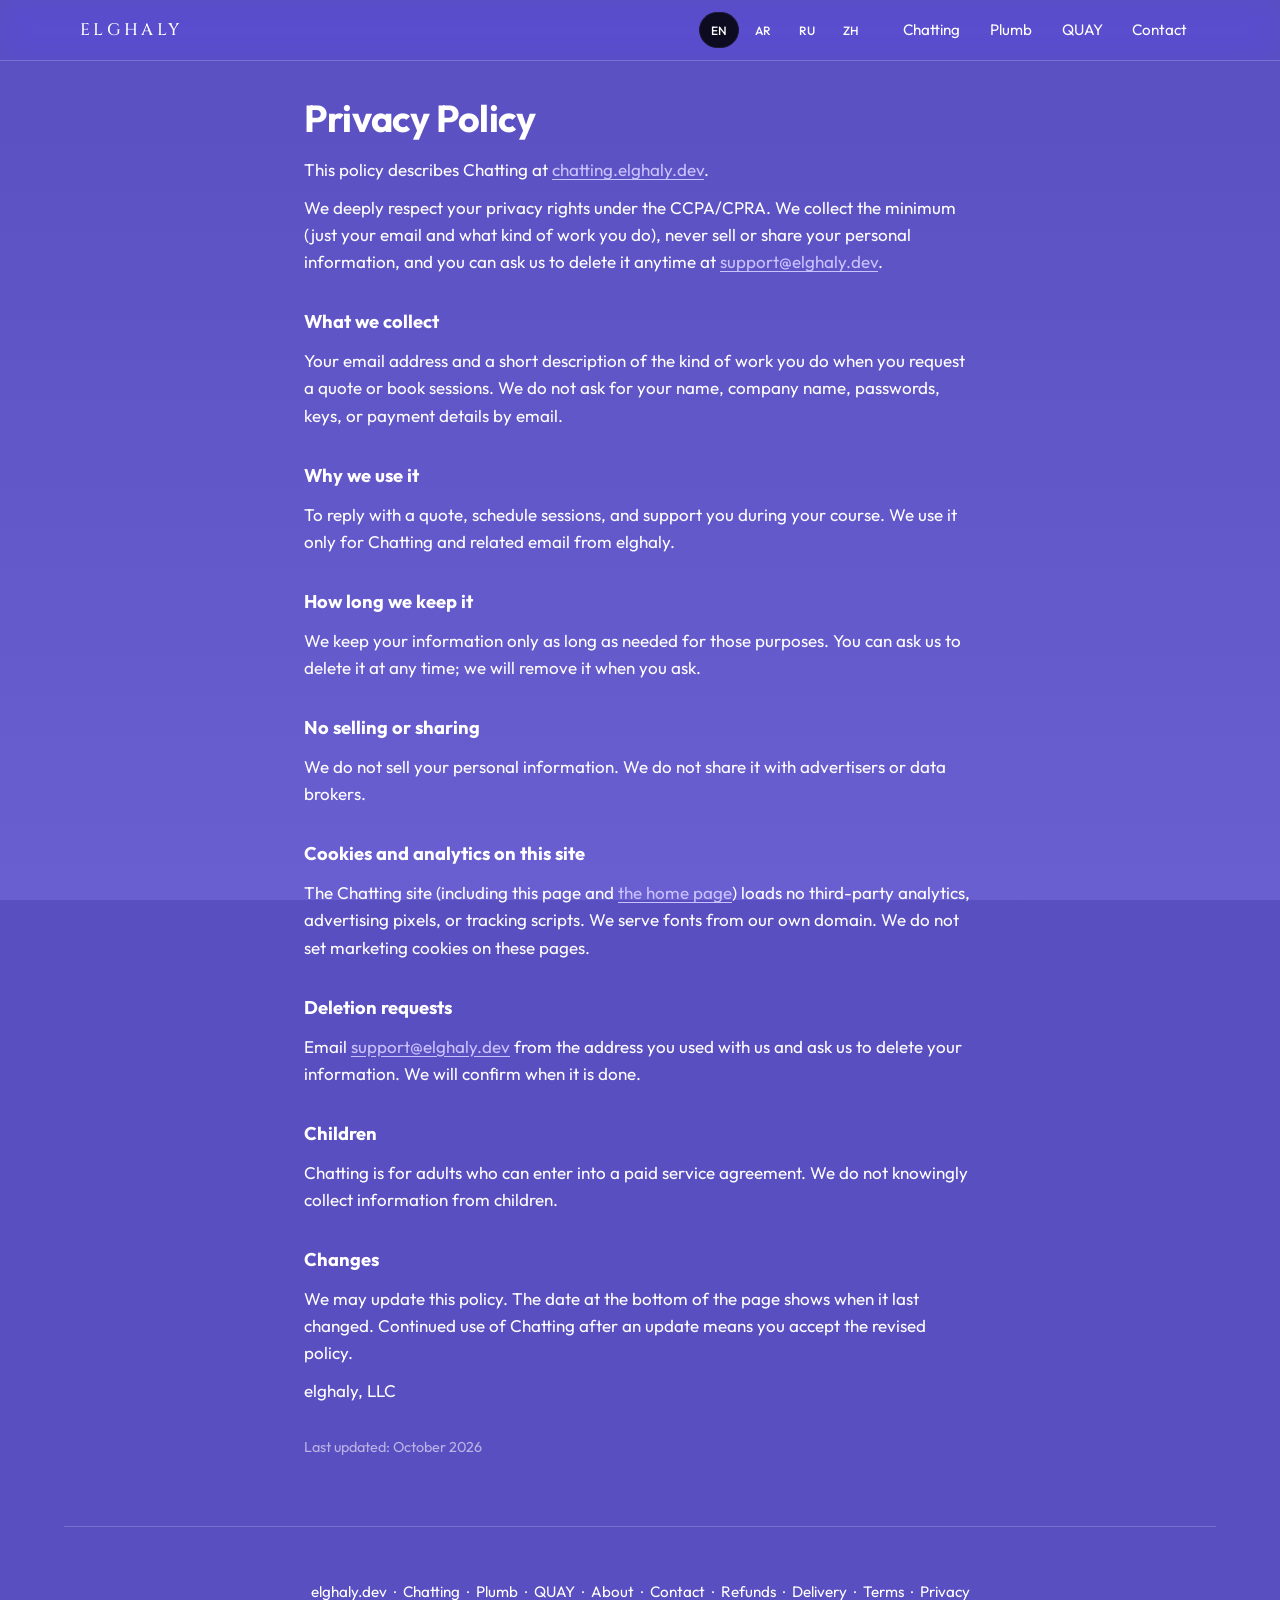
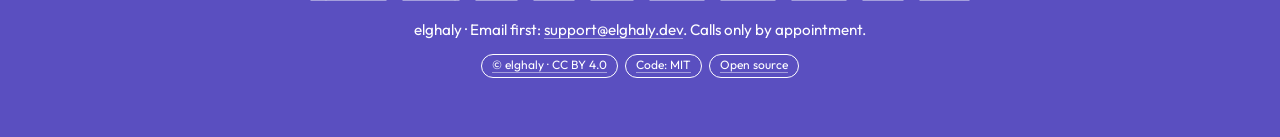
==== privacy/index.html @ 71f9a5b6 "feat: add Chatting terms and privacy pages with site checks Add multilingual /terms/ and /privacy/ p" ====
<!DOCTYPE html>
<html lang="en">
<head>
  <meta charset="UTF-8">
  <meta name="viewport" content="width=device-width, initial-scale=1.0, viewport-fit=cover">
  <meta name="description" content="Privacy policy for Chatting at chatting.elghaly.dev.">
  <meta name="theme-color" content="#352373">
  <title>Privacy Policy — Chatting · elghaly</title>
  <link rel="canonical" href="https://chatting.elghaly.dev/privacy/">
  <link rel="icon" href="/favicon.ico?v=e1" sizes="any">
  <link rel="icon" href="/favicon.svg?v=e1" type="image/svg+xml">
  <link rel="apple-touch-icon" href="/apple-touch-icon.png?v=e1">
  <link rel="manifest" href="/site.webmanifest?v=e1">
  <link rel="stylesheet" href="/assets/chatting-glass.css">
  <style>
.legal-nav .lang-switch { margin-inline-start: auto; }
@media (min-width: 900px) {
  .legal-nav .nav__links { margin-inline-start: 0.5rem; }
}
.legal-doc { max-width: 44rem; margin: 0 auto; padding: 2.25rem var(--gutter) 3.5rem; }
.legal-doc h1 { margin: 0 0 1rem; font-size: clamp(1.85rem, 5vw, 2.35rem); font-weight: 700; letter-spacing: -0.02em; line-height: 1.15; }
.legal-doc h2 { margin: 2rem 0 0.65rem; font-size: 1.15rem; font-weight: 700; color: var(--text); }
.legal-doc p { margin: 0.65rem 0; color: var(--text); }
.legal-doc ul { margin: 0.5rem 0 0.65rem; padding-inline-start: 1.35rem; color: var(--text); }
.legal-doc li { margin: 0.35rem 0; }
.legal-doc a { color: var(--gold); }
.legal-doc .legal-updated { margin-top: 2rem; font-size: 0.9rem; color: var(--muted); }
</style>
</head>
<body>

  <a class="skip" href="#main">Skip to content</a>
  <header class="nav">
    <div class="nav__in legal-nav">
      <a class="brand" href="https://elghaly.dev/" aria-label="elghaly home">elghaly</a>
      <div class="lang-switch" role="group" aria-label="Language">
        <button type="button" class="lang-btn" data-lang="en">EN</button>
        <button type="button" class="lang-btn" data-lang="ar">AR</button>
        <button type="button" class="lang-btn" data-lang="ru">RU</button>
        <button type="button" class="lang-btn" data-lang="zh">ZH</button>
      </div>
      <nav class="nav__links nav__links--always" aria-label="Main">
        <a href="/">Chatting</a>
        <a href="https://elghaly.dev/plumb">Plumb</a>
        <a href="https://elghaly.dev/quay">QUAY</a>
        <a href="https://elghaly.dev/contact.html">Contact</a>
      </nav>
    </div>
  </header>

  <main id="main" class="legal-doc">
    <div data-lang-panel="en">
      <h1>Privacy Policy</h1>

    <p>This policy describes Chatting at <a href="/">chatting.elghaly.dev</a>.</p>
    <p>We deeply respect your privacy rights under the CCPA/CPRA. We collect the minimum (just your email and what kind of work you do), never sell or share your personal information, and you can ask us to delete it anytime at <a href="mailto:support@elghaly.dev">support@elghaly.dev</a>.</p>
    <h2>What we collect</h2>
    <p>Your email address and a short description of the kind of work you do when you request a quote or book sessions. We do not ask for your name, company name, passwords, keys, or payment details by email.</p>
    <h2>Why we use it</h2>
    <p>To reply with a quote, schedule sessions, and support you during your course. We use it only for Chatting and related email from elghaly.</p>
    <h2>How long we keep it</h2>
    <p>We keep your information only as long as needed for those purposes. You can ask us to delete it at any time; we will remove it when you ask.</p>
    <h2>No selling or sharing</h2>
    <p>We do not sell your personal information. We do not share it with advertisers or data brokers.</p>
    <h2>Cookies and analytics on this site</h2>
    <p>The Chatting site (including this page and <a href="/">the home page</a>) loads no third-party analytics, advertising pixels, or tracking scripts. We serve fonts from our own domain. We do not set marketing cookies on these pages.</p>
    <h2>Deletion requests</h2>
    <p>Email <a href="mailto:support@elghaly.dev">support@elghaly.dev</a> from the address you used with us and ask us to delete your information. We will confirm when it is done.</p>
    <h2>Children</h2>
    <p>Chatting is for adults who can enter into a paid service agreement. We do not knowingly collect information from children.</p>
    <h2>Changes</h2>
    <p>We may update this policy. The date at the bottom of the page shows when it last changed. Continued use of Chatting after an update means you accept the revised policy.</p>
    <p>elghaly, LLC</p>

      <p class="legal-updated">Last updated: October 2026</p>
    </div>
    <div data-lang-panel="ar" hidden>
      <h1>سياسة الخصوصية</h1>

    <p>تصف هذه السياسة Chatting على <a href="/">chatting.elghaly.dev</a>.</p>
    <p>We deeply respect your privacy rights under the CCPA/CPRA. We collect the minimum (just your email and what kind of work you do), never sell or share your personal information, and you can ask us to delete it anytime at <a href="mailto:support@elghaly.dev">support@elghaly.dev</a>.</p>
    <h2>ما نجمع</h2>
    <p>عنوان بريدك ووصفاً قصيراً لنوع عملك عند طلب عرض أو حجز جلسات. لا نطلب اسمك أو اسم شركتك أو كلمات المرور أو المفاتيح أو تفاصيل الدفع بالبريد.</p>
    <h2>لماذا نستخدمه</h2>
    <p>للرد بعرض سعر وجدولة الجلسات ودعمك أثناء مسارك. نستخدمه فقط لـ Chatting وللبريد المرتبط من elghaly.</p>
    <h2>مدة الاحتفاظ</h2>
    <p>نحتفظ بمعلوماتك فقط طالما يلزم لهذه الأغراض. يمكنك طلب حذفها في أي وقت؛ ونزيلها عند طلبك.</p>
    <h2>لا بيع ولا مشاركة</h2>
    <p>لا نبيع معلوماتك الشخصية. لا نشاركها مع المعلنين أو وسطاء البيانات.</p>
    <h2>ملفات تعريف الارتباط والتحليلات على هذا الموقع</h2>
    <p>موقع Chatting (بما في ذلك هذه الصفحة و<a href="/">الصفحة الرئيسية</a>) لا يحمّل تحليلات طرف ثالث أو بكسلات إعلانية أو سكربتات تتبع. نقدّم الخطوط من نطاقنا. لا نضع cookies تسويقية على هذه الصفحات.</p>
    <h2>طلبات الحذف</h2>
    <p>راسل <a href="mailto:support@elghaly.dev">support@elghaly.dev</a> من العنوان الذي استخدمته معنا واطلب حذف معلوماتك. سنؤكد عند الانتهاء.</p>
    <h2>الأطفال</h2>
    <p>Chatting للبالغين القادرين على اتفاق خدمة مدفوعة. لا نجمع عن قصد معلومات من الأطفال.</p>
    <h2>التغييرات</h2>
    <p>قد نحدّث هذه السياسة. التاريخ في أسفل الصفحة يوضح آخر تعديل. استمرارك في Chatting بعد التحديث يعني قبول السياسة المُحدَّثة.</p>
    <p>elghaly, LLC</p>

      <p class="legal-updated">آخر تحديث: أكتوبر 2026</p>
    </div>
    <div data-lang-panel="ru" hidden>
      <h1>Политика конфиденциальности</h1>

    <p>Эта политика описывает Chatting на <a href="/">chatting.elghaly.dev</a>.</p>
    <p>We deeply respect your privacy rights under the CCPA/CPRA. We collect the minimum (just your email and what kind of work you do), never sell or share your personal information, and you can ask us to delete it anytime at <a href="mailto:support@elghaly.dev">support@elghaly.dev</a>.</p>
    <h2>Что мы собираем</h2>
    <p>Ваш email и краткое описание вида работы при запросе расчёта или бронировании. Мы не просим по email имя, компанию, пароли, ключи или платёжные данные.</p>
    <h2>Зачем мы это используем</h2>
    <p>Чтобы ответить с ценой, назначить сессии и поддерживать вас во время курса. Только для Chatting и связанной переписки elghaly.</p>
    <h2>Как долго храним</h2>
    <p>Только столько, сколько нужно для этих целей. Вы можете попросить удалить данные в любой момент — мы удалим по запросу.</p>
    <h2>Без продажи и передачи</h2>
    <p>Мы не продаём персональные данные и не передаём их рекламодателям или брокерам данных.</p>
    <h2>Файлы cookie и аналитика на сайте</h2>
    <p>Сайт Chatting (включая эту страницу и <a href="/">главную</a>) не загружает стороннюю аналитику, рекламные пиксели или скрипты отслеживания. Шрифты отдаются с нашего домена. Маркетинговые cookie на этих страницах не ставятся.</p>
    <h2>Запросы на удаление</h2>
    <p>Напишите на <a href="mailto:support@elghaly.dev">support@elghaly.dev</a> с адреса, который вы использовали, и попросите удалить данные. Подтвердим выполнение.</p>
    <h2>Дети</h2>
    <p>Chatting предназначен для взрослых, способных заключить платный договор. Мы сознательно не собираем данные детей.</p>
    <h2>Изменения</h2>
    <p>Мы можем обновлять политику. Дата внизу страницы показывает последнее изменение. Продолжение использования Chatting после обновления означает принятие новой редакции.</p>
    <p>elghaly, LLC</p>

      <p class="legal-updated">Обновлено: октябрь 2026</p>
    </div>
    <div data-lang-panel="zh" hidden>
      <h1>隐私政策</h1>

    <p>本政策说明 <a href="/">chatting.elghaly.dev</a> 上的 Chatting 服务。</p>
    <p>We deeply respect your privacy rights under the CCPA/CPRA. We collect the minimum (just your email and what kind of work you do), never sell or share your personal information, and you can ask us to delete it anytime at <a href="mailto:support@elghaly.dev">support@elghaly.dev</a>.</p>
    <h2>我们收集的内容</h2>
    <p>您在请求报价或预约时提供的邮箱，以及简短的工作类型说明。我们不会通过邮件索取姓名、公司名、密码、密钥或付款信息。</p>
    <h2>使用目的</h2>
    <p>用于回复报价、安排课程并在学习过程中为您提供支持。仅用于 Chatting 及 elghaly 相关邮件往来。</p>
    <h2>保留期限</h2>
    <p>仅在实现上述目的所需期间保留。您可随时要求删除；收到请求后我们会移除。</p>
    <h2>不出售、不共享</h2>
    <p>我们不出售个人信息，也不与广告商或数据经纪商共享。</p>
    <h2>本站的 Cookie 与分析</h2>
    <p>Chatting 网站（含本页与<a href="/">首页</a>）不加载第三方分析、广告像素或跟踪脚本。字体由本站域名提供。这些页面不设置营销 Cookie。</p>
    <h2>删除请求</h2>
    <p>请用您曾使用的邮箱致信 <a href="mailto:support@elghaly.dev">support@elghaly.dev</a> 要求删除信息。完成后我们会确认。</p>
    <h2>儿童</h2>
    <p>Chatting 面向能够订立付费服务协议的成年人。我们不会故意收集儿童信息。</p>
    <h2>变更</h2>
    <p>我们可能更新本政策。页底日期为最近修订时间。更新后继续使用 Chatting 即表示接受修订后的政策。</p>
    <p>elghaly, LLC</p>

      <p class="legal-updated">更新：2026 年 10 月</p>
    </div>
  </main>

  <footer class="footer">
    <p class="footer__nav"><a href="https://elghaly.dev/">elghaly.dev</a> · <a href="/">Chatting</a> · <a href="https://elghaly.dev/plumb">Plumb</a> · <a href="https://elghaly.dev/quay">QUAY</a> · <a href="https://elghaly.dev/about.html">About</a> · <a href="https://elghaly.dev/contact.html">Contact</a> · <a href="https://elghaly.dev/refund.html">Refunds</a> · <a href="https://elghaly.dev/delivery.html">Delivery</a> · <a href="/terms/">Terms</a> · <a href="/privacy/">Privacy</a></p>
    <p>elghaly · Email first: <a href="mailto:support@elghaly.dev">support@elghaly.dev</a>. Calls only by appointment.</p>
    <p class="lic-badges"><a href="https://creativecommons.org/licenses/by/4.0/" rel="license">© elghaly · CC BY 4.0</a> <a href="https://github.com/Alarm2024/elghaly/blob/main/LICENSE">Code: MIT</a> <a href="https://github.com/Alarm2024">Open source</a></p>
  </footer>

  <script src="/assets/legal.js" defer></script>
</body>
</html>
---- assets/chatting-glass.css ----
/* elghaly.dev home, /plumb and /quay: palette 5b.
   A soft indigo-purple page, solid near-black cards, white bold headings,
   lavender for the quieter text on cards, and light indigo (token --gold)
   for the one thing to press on each screen. Lavender is for cards only: on the purple it is
   3.2:1, so text on the purple is white (5:1 or more).
   Phones first: everything below is the iPhone layout, and the
   min-width queries widen it. Inlined into each page by
   tools/site-kit/sitekit.py, so this file is the one to edit. */

/* Fonts are served from /fonts (SIL OFL 1.1, see fonts/OFL-*.txt). */
@font-face {
  font-family: "Outfit";
  font-style: normal;
  font-weight: 700;
  font-display: swap;
  src: url("/fonts/outfit-latin-700-normal.woff2") format("woff2");
  unicode-range: U+0000-00FF,U+0131,U+0152-0153,U+02BB-02BC,U+02C6,U+02DA,U+02DC,U+0304,U+0308,U+0329,U+2000-206F,U+20AC,U+2122,U+2191,U+2193,U+2212,U+2215,U+FEFF,U+FFFD;
}
@font-face {
  font-family: "Outfit";
  font-style: normal;
  font-weight: 400;
  font-display: swap;
  src: url("/fonts/outfit-latin-400-normal.woff2") format("woff2");
  unicode-range: U+0000-00FF,U+0131,U+0152-0153,U+02BB-02BC,U+02C6,U+02DA,U+02DC,U+0304,U+0308,U+0329,U+2000-206F,U+20AC,U+2122,U+2191,U+2193,U+2212,U+2215,U+FEFF,U+FFFD;
}
@font-face {
  font-family: "Outfit";
  font-style: normal;
  font-weight: 500;
  font-display: swap;
  src: url("/fonts/outfit-latin-500-normal.woff2") format("woff2");
  unicode-range: U+0000-00FF,U+0131,U+0152-0153,U+02BB-02BC,U+02C6,U+02DA,U+02DC,U+0304,U+0308,U+0329,U+2000-206F,U+20AC,U+2122,U+2191,U+2193,U+2212,U+2215,U+FEFF,U+FFFD;
}
@font-face {
  /* Cairo for Arabic letters only; unicode-range means only a page
     showing Arabic downloads it. */
  font-family: "Cairo";
  font-style: normal;
  font-weight: 200 1000;
  font-display: swap;
  src: url("/fonts/cairo-arabic-wght.woff2") format("woff2");
  unicode-range: U+0600-06FF,U+0750-077F,U+0870-088E,U+0890-0891,U+0897-08E1,U+08E3-08FF,U+200C-200E,U+2010-2011,U+204F,U+2E41,U+FB50-FDFF,U+FE70-FE74,U+FE76-FEFC;
}
@font-face {
  /* Cinzel, for the ELGHALY wordmark only: the six capitals it draws. */
  font-family: "Cinzel Wordmark";
  font-style: normal;
  font-weight: 500;
  font-display: swap;
  src: url("/fonts/cinzel-500-wordmark.woff2") format("woff2");
  unicode-range: U+0041,U+0045,U+0047,U+0048,U+004C,U+0059;
}

:root {
  color-scheme: dark;
  --bg: #5a4fc0;
  --bg-2: #6a5fd0;
  --card: #0d0b1f;
  --card-2: #17142f;
  --line: #1c1838;
  --line-2: #2e2856;
  --text: #ffffff;
  --muted: #b9b3e6;
  --gold: #c9c2ff;
  --gold-2: #e2deff;
  --gold-ink: #17123d;
  --pos: #7be3b0; /* mint: small positive numbers only, and sparingly */
  --on-bg-line: rgba(255, 255, 255, 0.2);
  --shadow: inset 0 1px 0 rgba(255, 255, 255, 0.04), 0 18px 40px -20px rgba(16, 10, 58, 0.6);
  --shadow-hi: inset 0 1px 0 rgba(255, 255, 255, 0.06), 0 26px 52px -22px rgba(16, 10, 58, 0.75);
  --radius: 22px;
  --radius-sm: 20px;
  --ease: cubic-bezier(0.2, 0.7, 0.2, 1);
  --font: "Outfit", "Cairo", system-ui, -apple-system, "Segoe UI", sans-serif;
  --max: 72rem;
  --gutter: 1rem;
}

*,
*::before,
*::after {
  box-sizing: border-box;
}

html {
  -webkit-text-size-adjust: 100%;
  background: var(--bg);
  scroll-behavior: smooth;
}

body {
  margin: 0;
  min-height: 100dvh;
  color: var(--text);
  font: 400 1.0625rem/1.6 var(--font);
  -webkit-font-smoothing: antialiased;
  overflow-x: hidden;
}

/* The page colour: a fixed layer, because background-attachment: fixed
   is ignored on iPhone. */
body::before {
  content: "";
  position: fixed;
  inset: 0;
  z-index: -1;
  pointer-events: none;
  background: linear-gradient(180deg, var(--bg), var(--bg-2));
}

img {
  display: block;
  max-width: 100%;
  height: auto;
}

a {
  color: var(--text);
  text-underline-offset: 3px;
}

:focus-visible {
  outline: 2px solid var(--text);
  outline-offset: 3px;
  border-radius: 6px;
}

.skip {
  position: absolute;
  left: 1rem;
  top: -4rem;
  z-index: 100;
  padding: 0.6rem 1rem;
  border-radius: 999px;
  background: var(--gold);
  color: var(--gold-ink);
  font-weight: 500;
  text-decoration: none;
}

.skip:focus {
  top: 0.75rem;
}

/* ── top bar ─────────────────────────────────────────────────────────── */
.nav {
  position: sticky;
  top: 0;
  z-index: 50;
  background: rgba(90, 79, 192, 0.94);
  border-bottom: 1px solid var(--on-bg-line);
}

@supports ((-webkit-backdrop-filter: blur(1px)) or (backdrop-filter: blur(1px))) {
  .nav {
    background: rgba(90, 79, 192, 0.78);
    -webkit-backdrop-filter: saturate(160%) blur(16px);
    backdrop-filter: saturate(160%) blur(16px);
  }
}

.nav__in {
  max-width: var(--max);
  min-height: 60px;
  margin: 0 auto;
  padding: 0.5rem var(--gutter);
  display: flex;
  align-items: center;
  gap: 0.75rem;
}

.brand {
  flex: none;
  font-family: "Cinzel Wordmark", Georgia, serif;
  font-size: 1.05rem;
  font-weight: 500;
  letter-spacing: 0.2em;
  text-transform: uppercase;
  color: var(--text);
  text-decoration: none;
  direction: ltr;
  unicode-bidi: isolate;
}

.nav__links {
  display: none;
  gap: 0.25rem;
  margin-inline-start: auto;
}

.nav__links a {
  padding: 0.5rem 0.8rem;
  border-radius: 999px;
  color: var(--text);
  font-size: 0.95rem;
  text-decoration: none;
  transition: color 0.2s, background-color 0.2s;
}

.nav__links a:hover,
.nav__links a[aria-current="page"] {
  background: var(--card);
}

.nav__shop {
  margin-inline-start: auto;
}

.lang-switch {
  display: flex;
  gap: 4px;
  min-width: 0;
  margin-inline-start: auto;
  overflow-x: auto;
  scrollbar-width: none;
}

.lang-switch::-webkit-scrollbar {
  display: none;
}

.lang-btn {
  flex: none;
  min-width: 40px;
  min-height: 36px;
  padding: 4px 8px;
  border: 1px solid transparent;
  border-radius: 999px;
  background: transparent;
  color: var(--text);
  font: 500 12px var(--font);
  cursor: pointer;
}

.lang-btn[aria-pressed="true"] {
  border-color: var(--line);
  background: var(--card);
}

/* Phones: the wordmark and all six languages fit on one line at 360px. */
@media (max-width: 420px) {
  .nav__in {
    gap: 0.5rem;
  }

  .brand {
    font-size: 0.9rem;
    letter-spacing: 0.14em;
  }

  .lang-switch {
    gap: 2px;
  }

  .lang-btn {
    min-width: 34px;
    padding: 4px 5px;
  }
}

/* Product pages keep their three links on phones too. */
.nav__links--always {
  display: flex;
}

@media (max-width: 420px) {
  .nav__links--always a {
    padding: 0.5rem 0.55rem;
  }
}

@media (min-width: 900px) {
  .nav__links {
    display: flex;
  }

  .lang-switch {
    margin-inline-start: 0.5rem;
  }

  .nav__links + .nav__shop {
    margin-inline-start: 0.5rem;
  }
}

/* ── buttons ─────────────────────────────────────────────────────────── */
.btn {
  display: inline-flex;
  align-items: center;
  justify-content: center;
  gap: 0.5rem;
  min-height: 52px;
  padding: 0 1.6rem;
  border: 1px solid transparent;
  border-radius: 999px;
  font: 500 1.0625rem/1.1 var(--font);
  text-align: center;
  text-decoration: none;
  cursor: pointer;
  transition: transform 0.25s var(--ease), background-color 0.25s, border-color 0.25s, box-shadow 0.25s;
}

/* Gold is for the one thing to press on each screen. */
.btn--primary {
  background: var(--gold);
  color: var(--gold-ink);
  font-weight: 700;
  box-shadow: 0 12px 26px -14px rgba(26, 20, 5, 0.7), inset 0 1px 0 rgba(255, 255, 255, 0.45);
}

.btn--primary:hover {
  background: var(--gold-2);
  transform: translateY(-1px);
  box-shadow: 0 16px 32px -14px rgba(26, 20, 5, 0.75), inset 0 1px 0 rgba(255, 255, 255, 0.5);
}

.btn--dark {
  background: var(--card);
  border-color: var(--line);
  color: var(--text);
  box-shadow: 0 12px 26px -16px rgba(16, 10, 58, 0.7);
}

.btn--dark:hover {
  background: var(--card-2);
  border-color: var(--line-2);
  transform: translateY(-1px);
}

/* On a card, a dark button steps up one shade so it still reads. */
.card .btn--dark {
  background: var(--card-2);
  border-color: var(--line-2);
  box-shadow: none;
}

.card .btn--dark:hover {
  background: #201c3e;
  border-color: #3b3470;
}

.btn--sm {
  min-height: 40px;
  padding: 0 1rem;
  font-size: 0.95rem;
}

.btn__arrow {
  transition: transform 0.25s var(--ease);
}

.btn:hover .btn__arrow {
  transform: translateX(3px);
}

[dir="rtl"] .btn__arrow {
  transform: scaleX(-1);
}

[dir="rtl"] .btn:hover .btn__arrow {
  transform: scaleX(-1) translateX(3px);
}

/* ── hero ────────────────────────────────────────────────────────────── */
.hero {
  position: relative;
  isolation: isolate;
  overflow: hidden;
  padding: 2.75rem var(--gutter) 3rem;
  text-align: center;
}

.hero__bg {
  position: absolute;
  inset: 0;
  z-index: -1;
}

.hero__bg picture {
  display: block;
  height: 100%;
}

.hero__bg img {
  width: 100%;
  height: 100%;
  object-fit: cover;
  animation: drift 28s ease-in-out infinite alternate;
  transform-origin: 70% 30%;
}

/* Fade the picture out at the bottom, so the hero melts into the page
   colour behind it with no edge, and lay a veil of the page colour over it
   so white words stay readable over any part of the picture. */
.hero__bg {
  -webkit-mask-image: linear-gradient(180deg, #000 55%, transparent 100%);
  mask-image: linear-gradient(180deg, #000 55%, transparent 100%);
}

.hero__bg::after {
  content: "";
  position: absolute;
  inset: 0;
  background: linear-gradient(180deg, rgba(90, 79, 192, 0.2) 0%, rgba(90, 79, 192, 0.45) 60%);
}

.hero__in {
  max-width: 48rem;
  margin: 0 auto;
}

.signs {
  margin: 0 0 0.9rem;
  font-size: 0.95rem;
  letter-spacing: 0.35em;
  color: var(--text);
  user-select: none;
}

.eyebrow {
  display: inline-flex;
  align-items: center;
  gap: 0.5rem;
  margin: 0;
  padding: 0.4rem 0.9rem;
  border: 1px solid var(--line);
  border-radius: 999px;
  background: var(--card);
  color: var(--muted);
  font-size: 0.875rem;
}

.eyebrow::before {
  content: "";
  width: 7px;
  height: 7px;
  border-radius: 50%;
  background: var(--gold);
  box-shadow: 0 0 10px rgba(245, 197, 66, 0.6);
}

.hero__title {
  margin: 1rem auto 0.9rem;
  max-width: 21ch;
  font-size: clamp(2.15rem, 8vw, 4.1rem);
  font-weight: 700;
  line-height: 1.07;
  letter-spacing: -0.03em;
  text-wrap: balance;
}

.hero__sub {
  max-width: 34rem;
  margin: 0 auto;
  color: var(--text);
  font-size: clamp(1.08rem, 3.8vw, 1.3rem);
  font-weight: 400;
}

.hero__cta {
  display: flex;
  flex-direction: column;
  gap: 0.75rem;
  max-width: 22rem;
  margin: 1.75rem auto 0;
}

.hero__shot {
  max-width: 46rem;
  margin: 2.5rem auto 0;
  padding: 6px;
  border: 1px solid var(--line);
  border-radius: 24px;
  background: var(--card);
  box-shadow: 0 30px 70px -30px rgba(16, 10, 58, 0.8);
}

.hero__shot img {
  width: 100%;
  border-radius: 18px;
}

.hero__ask {
  display: flex;
  justify-content: center;
  min-height: 46px;
  margin: 1.5rem 0 0;
}

/* page-menu.js draws a see-through button; here it is a near-black
   secondary button like the others. Its panel takes the colour of the
   page behind it from a script, hence the !important. */
.hero__ask .pm {
  border-color: var(--line);
  background: var(--card);
  color: var(--text);
  box-shadow: 0 12px 26px -16px rgba(16, 10, 58, 0.7);
}

.hero__ask .pm-more {
  border-inline-start-color: var(--line-2);
}

.hero__ask .pm-panel {
  border-color: var(--line);
  background: var(--card) !important;
  color: var(--text);
}

@media (min-width: 560px) {
  .hero__cta {
    flex-direction: row;
    justify-content: center;
    max-width: none;
  }
}

@media (min-width: 900px) {
  .hero {
    padding: 5rem var(--gutter) 4rem;
  }
}

/* Page heroes (/plumb, /quay): words on the left, picture on the right. */
.phero {
  max-width: var(--max);
  margin: 0 auto;
  padding: 2.5rem var(--gutter) 1rem;
  display: grid;
  gap: 1.75rem;
  align-items: center;
}

.phero__title {
  margin: 0.9rem 0 0.75rem;
  font-size: clamp(2.6rem, 11vw, 4.5rem);
  font-weight: 700;
  line-height: 1;
  letter-spacing: -0.03em;
}

.phero__sub {
  margin: 0;
  max-width: 34rem;
  color: var(--text);
  font-size: clamp(1.1rem, 3.9vw, 1.3rem);
  font-weight: 400;
}

.phero__cta {
  display: flex;
  flex-wrap: wrap;
  gap: 0.75rem;
  margin-top: 1.5rem;
}

.phero__art {
  margin: 0;
  overflow: hidden;
  border: 1px solid var(--line);
  border-radius: var(--radius);
  aspect-ratio: 16 / 10;
  background: var(--card);
  box-shadow: var(--shadow-hi);
}

.phero__art img {
  width: 100%;
  height: 100%;
  object-fit: cover;
}

@media (min-width: 900px) {
  .phero {
    grid-template-columns: 1.05fr 1fr;
    padding-top: 4.5rem;
  }
}

/* ── sections and cards ──────────────────────────────────────────────── */
.section {
  max-width: var(--max);
  margin: 0 auto;
  padding: 3rem var(--gutter);
}

.section__head {
  max-width: 42rem;
  margin: 0 auto 1.75rem;
  text-align: center;
}

.section--start .section__head {
  margin-inline: 0;
  text-align: start;
}

.kicker {
  margin: 0 0 0.4rem;
  color: var(--text);
  font-size: 0.8rem;
  font-weight: 500;
  letter-spacing: 0.18em;
  text-transform: uppercase;
}

.section__title {
  margin: 0;
  font-size: clamp(1.65rem, 5.6vw, 2.5rem);
  font-weight: 700;
  line-height: 1.15;
  letter-spacing: -0.02em;
  text-wrap: balance;
}

.section__lead {
  margin: 0.75rem 0 0;
  color: var(--text);
}

/* On a card the quieter words are lavender. */
.card .kicker,
.card .section__lead {
  color: var(--muted);
}

.grid {
  display: grid;
  gap: 1rem;
}

@media (min-width: 640px) {
  .grid--2,
  .grid--3 {
    grid-template-columns: repeat(2, minmax(0, 1fr));
  }
}

@media (min-width: 960px) {
  .grid--3 {
    grid-template-columns: repeat(3, minmax(0, 1fr));
  }

  .section {
    padding-block: 4.5rem;
  }
}

.card {
  position: relative;
  display: flex;
  flex-direction: column;
  min-width: 0;
  overflow: hidden;
  border: 1px solid var(--line);
  border-radius: var(--radius);
  background: var(--card);
  box-shadow: var(--shadow);
  color: var(--text);
  text-decoration: none;
  transition: transform 0.4s var(--ease), border-color 0.4s, box-shadow 0.4s;
}

a.card:hover {
  transform: translateY(-3px);
  border-color: var(--line-2);
  box-shadow: var(--shadow-hi);
}

a.card:focus-visible {
  border-radius: var(--radius);
}

.card__media {
  display: block;
  aspect-ratio: 16 / 10;
  overflow: hidden;
  background: var(--card);
  border-bottom: 1px solid var(--line);
}

.card__media img {
  width: 100%;
  height: 100%;
  object-fit: cover;
  transition: transform 0.8s var(--ease);
}

a.card:hover .card__media img {
  transform: scale(1.035);
}

.card__body {
  display: flex;
  flex: 1;
  flex-direction: column;
  gap: 0.45rem;
  padding: 1.2rem 1.3rem 1.35rem;
}

.card__title {
  margin: 0;
  font-size: 1.3rem;
  font-weight: 700;
  letter-spacing: -0.01em;
}

.card__text {
  margin: 0;
  color: var(--muted);
  font-size: 1rem;
}

.card__rows {
  display: grid;
  gap: 0.3rem;
  margin: 0.2rem 0 0;
  color: var(--muted);
  font-size: 0.98rem;
}

.card__rows b {
  margin-inline-end: 0.35rem;
  color: var(--text);
  font-weight: 500;
}

.card__more {
  margin-top: auto;
  padding-top: 0.6rem;
  color: var(--text);
  font-weight: 500;
}

.card--feature .card__title {
  font-size: 1.6rem;
}

.grid--more {
  margin-top: 1rem;
}

.panel__sub {
  margin-top: 1.25rem;
}

/* The Luma button: the Luma script styles .luma-checkout--button, and
   this keeps it in the page's own look. */
.event__cta {
  margin: 0;
  align-self: center;
}

.event a.event__btn {
  display: inline-flex;
  align-items: center;
  justify-content: center;
  min-height: 52px;
  padding: 0 1.6rem;
  border: 1px solid var(--line-2);
  border-radius: 999px;
  background: var(--card-2);
  color: var(--text);
  font: 500 1.0625rem/1.1 var(--font);
  text-decoration: none;
  box-shadow: none;
}

.event a.event__btn:hover {
  background: #201c3e;
  border-color: #3b3470;
}

/* Links: a picture or a letter, the name, and the address. */
.links {
  list-style: none;
  margin: 0;
  padding: 0;
}

.link {
  display: flex;
  flex-direction: row;
  align-items: center;
  gap: 0.9rem;
  padding: 0.75rem;
  border-radius: var(--radius-sm);
}

.link__thumb {
  flex: none;
  width: 52px;
  height: 52px;
  border-radius: 14px;
  object-fit: cover;
  background: var(--card-2);
}

/* A letter on a small tile of the page purple: white on #5a4fc0 is 6.3:1. */
.link__thumb--letter {
  display: grid;
  place-items: center;
  background: linear-gradient(160deg, var(--bg-2), var(--bg));
  color: var(--text);
  font-size: 1.35rem;
  font-weight: 700;
}

.link__text {
  display: flex;
  flex-direction: column;
  min-width: 0;
}

.link__name {
  font-size: 1.1rem;
  font-weight: 500;
}

.link__url {
  overflow: hidden;
  color: var(--muted);
  font-size: 0.875rem;
  text-overflow: ellipsis;
  white-space: nowrap;
  direction: ltr;
  unicode-bidi: isolate;
}

[dir="rtl"] .link__url {
  text-align: right;
}

/* The two shops: small square tiles under the links, secondary on
   purpose: a small heading, no shadow, a smaller lavender label on the
   card, and one short white line under each tile (white on the purple
   is 5:1 or more). */
.shops {
  margin-top: 1.75rem;
  text-align: center;
}

.shops__title {
  margin: 0 0 0.75rem;
  font-size: 1rem;
  font-weight: 700;
}

.shop-tiles {
  display: grid;
  grid-template-columns: repeat(2, minmax(0, 10.5rem));
  justify-content: center;
  gap: 0.75rem 1rem;
  margin: 0;
  padding: 0;
  list-style: none;
}

.shop {
  display: flex;
  flex-direction: column;
  align-items: center;
  gap: 0.5rem;
}

.shop__note {
  margin: 0;
  color: var(--text);
  font-size: 0.8rem;
  line-height: 1.35;
}

.shop-tile {
  display: flex;
  flex-direction: column;
  align-items: center;
  justify-content: center;
  gap: 0.45rem;
  width: 6.5rem;
  aspect-ratio: 1 / 1;
  padding: 0.5rem;
  border: 1px solid var(--line);
  border-radius: var(--radius-sm);
  background: var(--card);
  color: var(--muted);
  font-size: 0.8rem;
  font-weight: 500;
  line-height: 1.2;
  text-align: center;
  text-decoration: none;
  transition: border-color 0.25s, color 0.25s;
}

.shop-tile img {
  width: 40px;
  height: 40px;
  border-radius: 10px;
}

.shop-tile:hover {
  border-color: var(--line-2);
  color: var(--text);
}

/* About + contact panel. */
.panel {
  display: grid;
  gap: 1.5rem;
  padding: 1.5rem 1.35rem;
}

.panel p {
  margin: 0;
}

.panel .section__title + p,
.panel .kicker + .section__title {
  margin-top: 0.6rem;
}

.panel .card__title + p {
  margin-top: 0.4rem;
}

.panel__lead {
  font-size: clamp(1.2rem, 4.2vw, 1.5rem);
  line-height: 1.35;
}

.socials {
  display: flex;
  flex-wrap: wrap;
  gap: 0.5rem;
  margin: 0.75rem 0 0;
  padding: 0;
  list-style: none;
}

@media (min-width: 760px) {
  .panel {
    grid-template-columns: 1.3fr 1fr;
    padding: 2rem;
  }
}

/* Plan table: rows of glass on phones, a real table from 700px. */
.plans {
  width: 100%;
  border-collapse: separate;
  border-spacing: 0;
}

.plans caption {
  padding: 0 0 0.75rem;
  color: var(--text);
  font-size: 0.95rem;
  text-align: start;
}

.plans th,
.plans td {
  padding: 1rem 1.1rem;
  text-align: start;
  vertical-align: top;
}

.plans thead th {
  color: var(--text);
  font-size: 0.8rem;
  font-weight: 500;
  letter-spacing: 0.14em;
  text-transform: uppercase;
}

.plans tbody th {
  font-size: 1.15rem;
  font-weight: 700;
}

.plans td {
  color: var(--muted);
}

.price {
  color: var(--text);
  font-size: 1.25rem;
  font-weight: 700;
  white-space: nowrap;
}

.price small {
  color: var(--muted);
  font-size: 0.85rem;
  font-weight: 400;
}

.plans tbody tr {
  background: var(--card);
}

@media (max-width: 699px) {
  .plans thead {
    position: absolute;
    width: 1px;
    height: 1px;
    overflow: hidden;
    clip: rect(0 0 0 0);
  }

  .plans,
  .plans tbody,
  .plans tr,
  .plans th,
  .plans td {
    display: block;
  }

  .plans tbody tr {
    margin-bottom: 0.75rem;
    border: 1px solid var(--line);
    border-radius: var(--radius);
    box-shadow: var(--shadow);
  }

  .plans caption {
    display: block;
  }

  .plans tbody th {
    padding-bottom: 0.25rem;
  }

  .plans td {
    padding-top: 0.25rem;
  }

  .plans td.plans__price {
    padding-top: 0;
  }
}

@media (min-width: 700px) {
  .plans tbody th,
  .plans tbody td {
    border-top: 1px solid var(--line);
  }

  .plans tbody tr:first-child th {
    border-start-start-radius: var(--radius);
  }

  .plans tbody tr:first-child td:last-child {
    border-start-end-radius: var(--radius);
  }

  .plans tbody tr:last-child th {
    border-end-start-radius: var(--radius);
  }

  .plans tbody tr:last-child td:last-child {
    border-end-end-radius: var(--radius);
  }

  .plans tbody tr:last-child th,
  .plans tbody tr:last-child td {
    border-bottom: 1px solid var(--line);
  }

  .plans tbody th:first-child {
    border-inline-start: 1px solid var(--line);
  }

  .plans tbody td:last-child {
    border-inline-end: 1px solid var(--line);
    text-align: end;
  }
}

.note {
  margin: 1rem 0 0;
  color: var(--text);
  font-size: 0.98rem;
}

/* Who it is for, and delivery steps. */
.ticks,
.steps {
  display: grid;
  gap: 0.75rem;
  margin: 0;
  padding: 0;
  list-style: none;
}

.ticks li {
  position: relative;
  padding: 1rem 1.1rem 1rem 3rem;
  border: 1px solid var(--line);
  border-radius: var(--radius-sm);
  background: var(--card);
  box-shadow: var(--shadow);
}

.ticks li::before {
  content: "";
  position: absolute;
  inset-inline-start: 1.1rem;
  top: 1.35rem;
  width: 14px;
  height: 8px;
  border-left: 2px solid var(--gold);
  border-bottom: 2px solid var(--gold);
  transform: rotate(-45deg);
}

[dir="rtl"] .ticks li {
  padding: 1rem 3rem 1rem 1.1rem;
}

.steps {
  counter-reset: step;
}

.steps li {
  counter-increment: step;
  display: grid;
  grid-template-columns: 2.4rem 1fr;
  gap: 0.9rem;
  align-items: start;
  padding: 1rem 1.1rem;
  border: 1px solid var(--line);
  border-radius: var(--radius-sm);
  background: var(--card);
  box-shadow: var(--shadow);
}

.steps li::before {
  content: counter(step);
  display: grid;
  place-items: center;
  width: 2.4rem;
  height: 2.4rem;
  border-radius: 50%;
  background: rgba(245, 197, 66, 0.14);
  color: var(--gold);
  font-weight: 700;
}

.steps b {
  display: block;
  color: var(--text);
  font-weight: 500;
}

.steps span {
  color: var(--muted);
}

@media (min-width: 760px) {
  .ticks {
    grid-template-columns: repeat(3, minmax(0, 1fr));
  }
}

/* The store: one small, plain link under the plan table. Our page is
   where the product lives; the store is only where you pay. */
.store {
  margin: 1rem 0 0;
  color: var(--text);
  font-size: 0.95rem;
}

.store a {
  display: inline-flex;
  align-items: center;
  min-height: 44px;
  margin-inline-start: 0.25rem;
  padding: 0 0.9rem;
  border: 1px solid var(--line);
  border-radius: 999px;
  background: var(--card);
  color: var(--text);
  text-decoration: none;
}

.store a::after {
  content: "\2197";
  margin-inline-start: 0.4rem;
  color: var(--muted);
}

.store a:hover {
  background: var(--card-2);
  border-color: var(--line-2);
}

/* What it is: the lead paragraphs, then four small facts. */
.section__body {
  display: grid;
  gap: 0.75rem;
  margin-top: 0.9rem;
}

.section__body .section__lead {
  margin: 0;
}

@media (min-width: 960px) {
  .grid--4 {
    grid-template-columns: repeat(4, minmax(0, 1fr));
  }
}

@media (min-width: 640px) and (max-width: 959px) {
  .grid--4 {
    grid-template-columns: repeat(2, minmax(0, 1fr));
  }
}

/* FAQ: native details/summary, so it works with no script. */
.faq {
  display: grid;
  gap: 0.75rem;
}

.faq details {
  border: 1px solid var(--line);
  border-radius: var(--radius-sm);
  background: var(--card);
  box-shadow: var(--shadow);
}

.faq summary {
  display: flex;
  align-items: center;
  justify-content: space-between;
  gap: 1rem;
  min-height: 52px;
  padding: 0.8rem 1.1rem;
  font-weight: 500;
  list-style: none;
  cursor: pointer;
}

.faq summary::-webkit-details-marker {
  display: none;
}

.faq summary::after {
  content: "+";
  flex: none;
  color: var(--muted);
  font-size: 1.4rem;
  line-height: 1;
  transition: transform 0.25s var(--ease);
}

.faq details[open] summary::after {
  transform: rotate(45deg);
}

.faq details p {
  margin: 0;
  padding: 0 1.1rem 1.1rem;
  color: var(--muted);
}

.risk {
  margin: 0;
  max-width: 46rem;
  color: var(--text);
}

/* ── footer ──────────────────────────────────────────────────────────── */
.footer {
  max-width: var(--max);
  margin: 0 auto;
  padding: 2.5rem var(--gutter) 3rem;
  border-top: 1px solid var(--on-bg-line);
  color: var(--text);
  font-size: 0.95rem;
  text-align: center;
}

.footer p {
  margin: 0.5rem 0;
}

.footer a {
  color: var(--text);
  text-decoration: underline;
  text-decoration-color: rgba(255, 255, 255, 0.45);
}

.footer a:hover {
  text-decoration-color: var(--text);
}

.footer__nav a {
  display: inline-block;
  padding: 0.35rem 0.25rem;
}

.lic-badges {
  margin: 0.75rem 0 0;
  font-size: 0.75rem;
  line-height: 1.2;
}

.lic-badges > a {
  display: inline-flex;
  align-items: center;
  min-height: 24px;
  margin: 0.2rem 0.15rem;
  padding: 0 0.6rem;
  border: 1px solid currentColor;
  border-radius: 999px;
  vertical-align: middle;
}

/* ── language details ────────────────────────────────────────────────── */
/* Chinese has no spaces between words; keep runs whole. */
html[lang|="zh"] .hero__title,
html[lang|="zh"] .section__title,
html[lang|="zh"] .card__title {
  word-break: keep-all;
  line-break: strict;
}

/* Arabic letters join, and tracking pulls them apart. */
html[lang|="ar"] .kicker,
html[lang|="ar"] .hero__title,
html[lang|="ar"] .section__title,
html[lang|="ar"] .btn {
  letter-spacing: 0;
}

/* ── motion ──────────────────────────────────────────────────────────── */
@keyframes drift {
  from {
    transform: scale(1.04) translate3d(0, 0, 0);
  }
  to {
    transform: scale(1.1) translate3d(-1.5%, 1%, 0);
  }
}

@keyframes rise {
  from {
    opacity: 0;
    transform: translate3d(0, 14px, 0);
  }
  to {
    opacity: 1;
    transform: none;
  }
}

.rise {
  animation: rise 0.8s var(--ease) both;
}

.rise--2 {
  animation-delay: 0.08s;
}

.rise--3 {
  animation-delay: 0.16s;
}

.rise--4 {
  animation-delay: 0.24s;
}

/* Cards fade up as they scroll in. Only when the script has run (it adds
   .js to <html>), so with no script nothing is ever hidden. */
.js .reveal {
  opacity: 0;
  transform: translate3d(0, 18px, 0);
  transition: opacity 0.7s var(--ease), transform 0.7s var(--ease), border-color 0.4s, box-shadow 0.4s;
}

.js .reveal.is-in {
  opacity: 1;
  transform: none;
}

.js a.card.reveal.is-in:hover {
  transform: translateY(-3px);
}

@media (prefers-reduced-motion: reduce) {
  html {
    scroll-behavior: auto;
  }

  *,
  *::before,
  *::after {
    animation: none !important;
    transition: none !important;
  }

  .js .reveal {
    opacity: 1;
    transform: none;
  }

  a.card:hover,
  .btn:hover,
  .js a.card.reveal.is-in:hover {
    transform: none;
  }

  a.card:hover .card__media img {
    transform: none;
  }
}
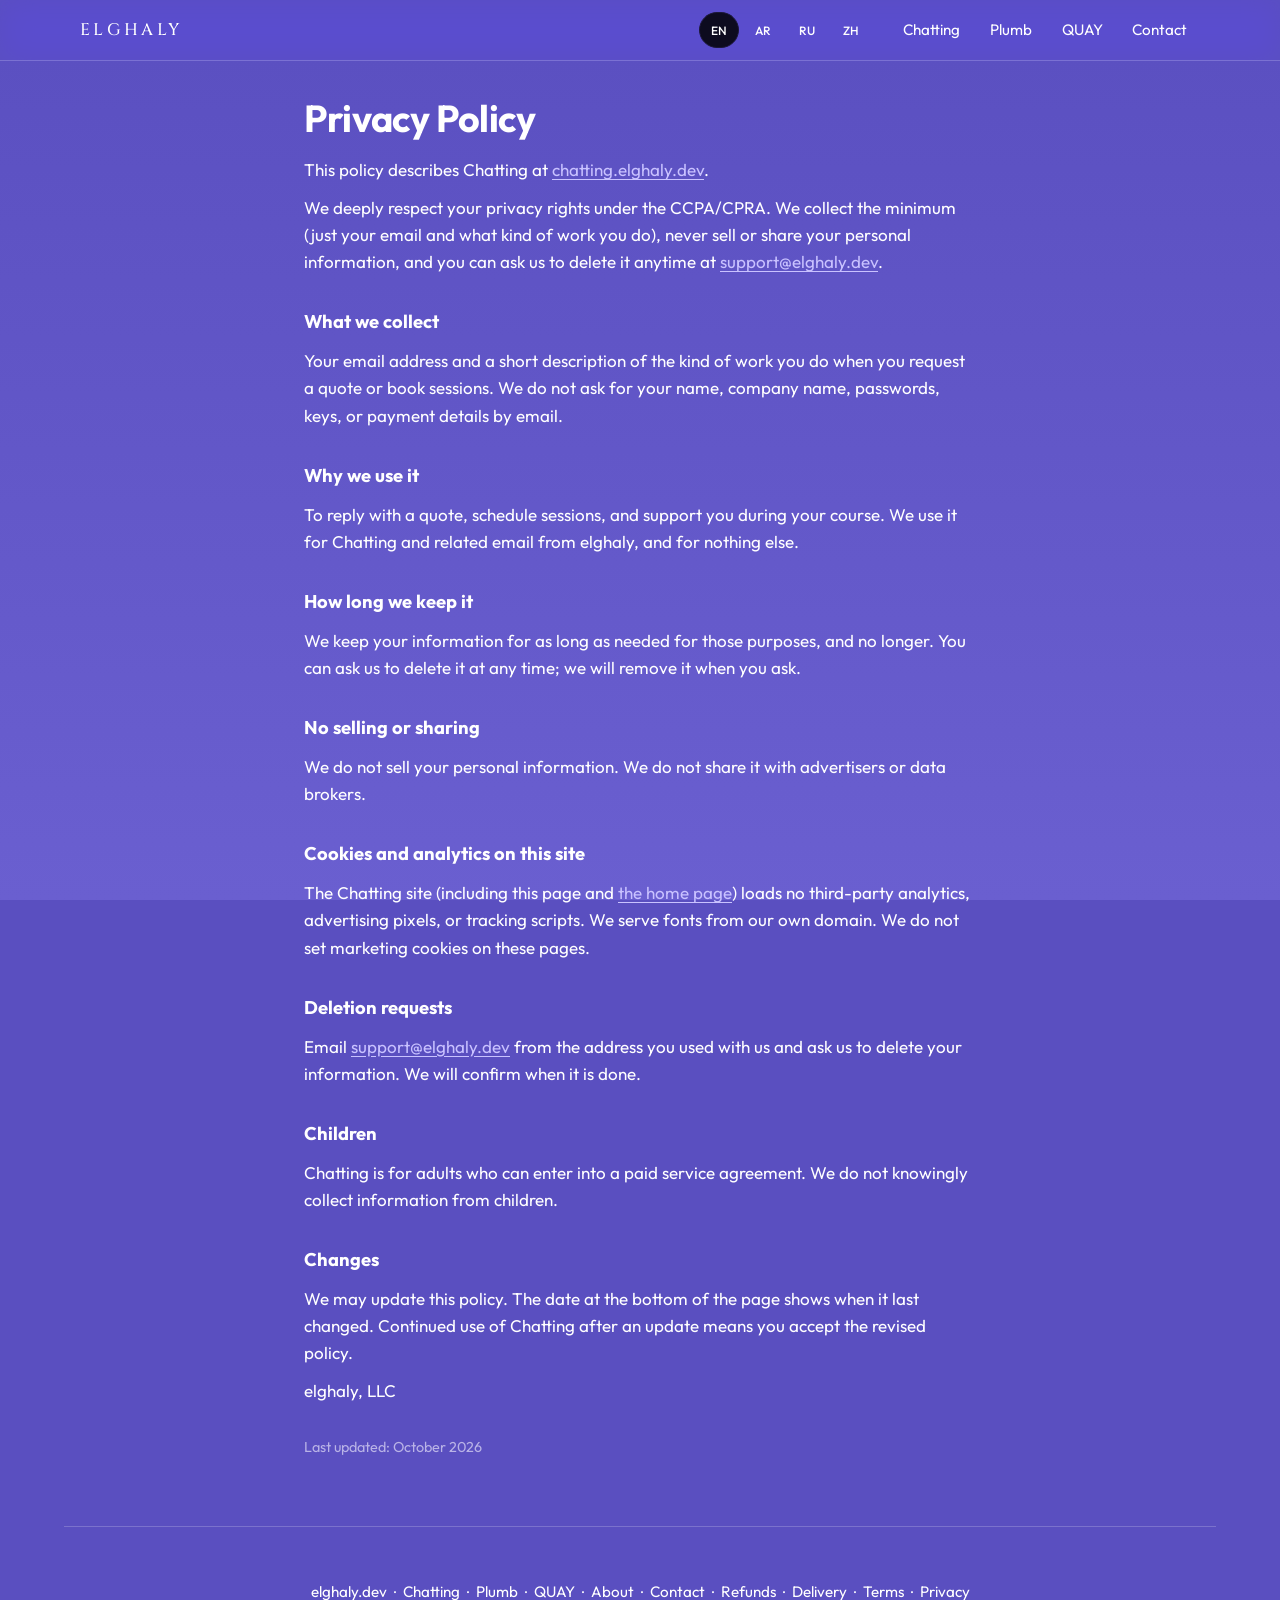
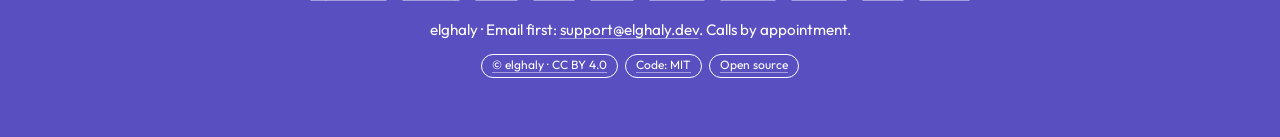
==== commit 6d27bcbe: "fix(copy): drop banned word 'only' from visible copy; add 'only' and 'trading' to site-check banned " ====
--- a/privacy/index.html
+++ b/privacy/index.html
@@ -57,9 +57,9 @@
     <h2>What we collect</h2>
     <p>Your email address and a short description of the kind of work you do when you request a quote or book sessions. We do not ask for your name, company name, passwords, keys, or payment details by email.</p>
     <h2>Why we use it</h2>
-    <p>To reply with a quote, schedule sessions, and support you during your course. We use it only for Chatting and related email from elghaly.</p>
+    <p>To reply with a quote, schedule sessions, and support you during your course. We use it for Chatting and related email from elghaly, and for nothing else.</p>
     <h2>How long we keep it</h2>
-    <p>We keep your information only as long as needed for those purposes. You can ask us to delete it at any time; we will remove it when you ask.</p>
+    <p>We keep your information for as long as needed for those purposes, and no longer. You can ask us to delete it at any time; we will remove it when you ask.</p>
     <h2>No selling or sharing</h2>
     <p>We do not sell your personal information. We do not share it with advertisers or data brokers.</p>
     <h2>Cookies and analytics on this site</h2>
@@ -153,7 +153,7 @@
 
   <footer class="footer">
     <p class="footer__nav"><a href="https://elghaly.dev/">elghaly.dev</a> · <a href="/">Chatting</a> · <a href="https://elghaly.dev/plumb">Plumb</a> · <a href="https://elghaly.dev/quay">QUAY</a> · <a href="https://elghaly.dev/about.html">About</a> · <a href="https://elghaly.dev/contact.html">Contact</a> · <a href="https://elghaly.dev/refund.html">Refunds</a> · <a href="https://elghaly.dev/delivery.html">Delivery</a> · <a href="/terms/">Terms</a> · <a href="/privacy/">Privacy</a></p>
-    <p>elghaly · Email first: <a href="mailto:support@elghaly.dev">support@elghaly.dev</a>. Calls only by appointment.</p>
+    <p>elghaly · Email first: <a href="mailto:support@elghaly.dev">support@elghaly.dev</a>. Calls by appointment.</p>
     <p class="lic-badges"><a href="https://creativecommons.org/licenses/by/4.0/" rel="license">© elghaly · CC BY 4.0</a> <a href="https://github.com/Alarm2024/elghaly/blob/main/LICENSE">Code: MIT</a> <a href="https://github.com/Alarm2024">Open source</a></p>
   </footer>
 
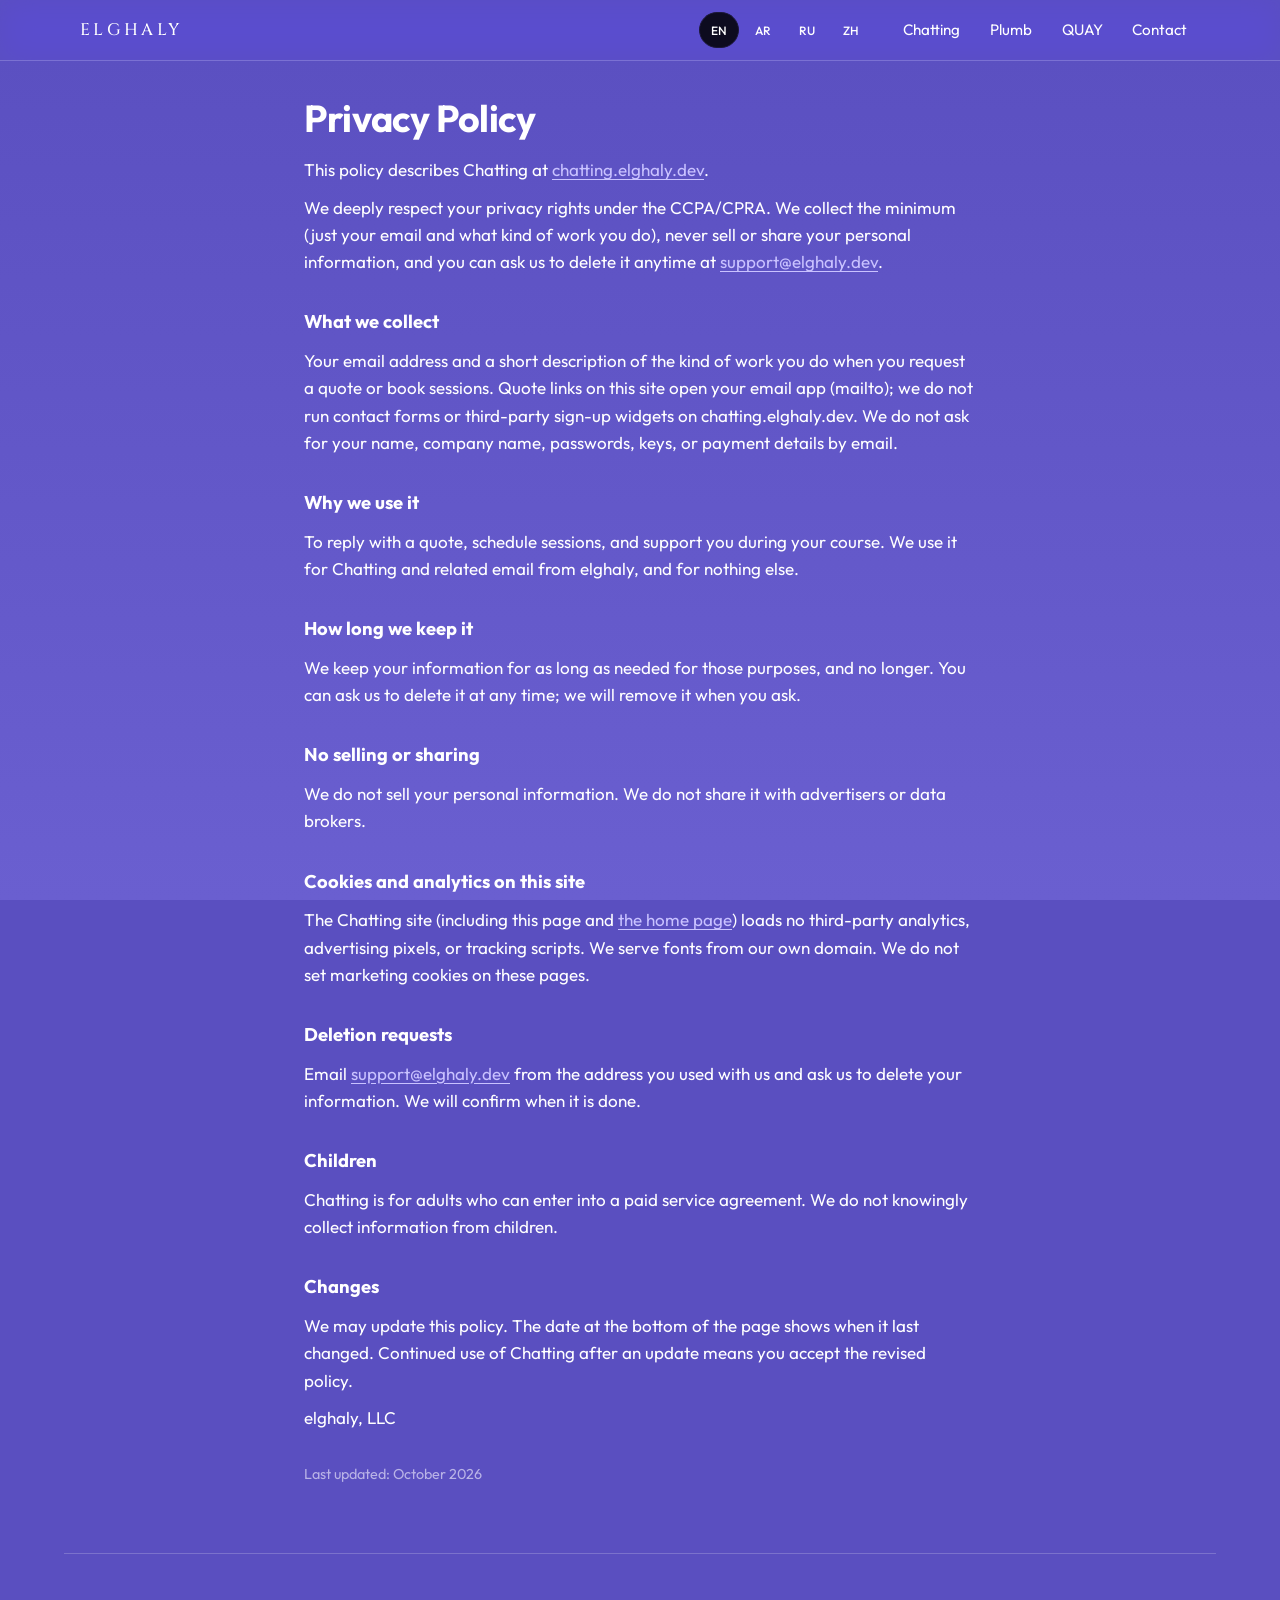
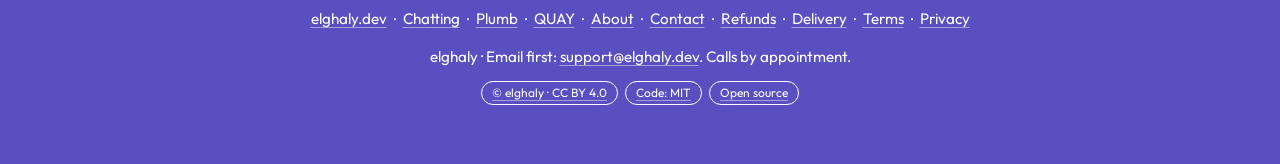
==== commit bfc5e472: "docs(privacy): note mailto quotes; no on-site forms or widgets Aligns privacy copy with how chatting" ====
--- a/privacy/index.html
+++ b/privacy/index.html
@@ -55,7 +55,7 @@
     <p>This policy describes Chatting at <a href="/">chatting.elghaly.dev</a>.</p>
     <p>We deeply respect your privacy rights under the CCPA/CPRA. We collect the minimum (just your email and what kind of work you do), never sell or share your personal information, and you can ask us to delete it anytime at <a href="mailto:support@elghaly.dev">support@elghaly.dev</a>.</p>
     <h2>What we collect</h2>
-    <p>Your email address and a short description of the kind of work you do when you request a quote or book sessions. We do not ask for your name, company name, passwords, keys, or payment details by email.</p>
+    <p>Your email address and a short description of the kind of work you do when you request a quote or book sessions. Quote links on this site open your email app (mailto); we do not run contact forms or third-party sign-up widgets on chatting.elghaly.dev. We do not ask for your name, company name, passwords, keys, or payment details by email.</p>
     <h2>Why we use it</h2>
     <p>To reply with a quote, schedule sessions, and support you during your course. We use it for Chatting and related email from elghaly, and for nothing else.</p>
     <h2>How long we keep it</h2>
@@ -80,7 +80,7 @@
     <p>تصف هذه السياسة Chatting على <a href="/">chatting.elghaly.dev</a>.</p>
     <p>We deeply respect your privacy rights under the CCPA/CPRA. We collect the minimum (just your email and what kind of work you do), never sell or share your personal information, and you can ask us to delete it anytime at <a href="mailto:support@elghaly.dev">support@elghaly.dev</a>.</p>
     <h2>ما نجمع</h2>
-    <p>عنوان بريدك ووصفاً قصيراً لنوع عملك عند طلب عرض أو حجز جلسات. لا نطلب اسمك أو اسم شركتك أو كلمات المرور أو المفاتيح أو تفاصيل الدفع بالبريد.</p>
+    <p>عنوان بريدك ووصفاً قصيراً لنوع عملك عند طلب عرض أو حجز جلسات. روابط طلب العرض على هذا الموقع تفتح تطبيق بريدك (mailto)؛ ولا نستخدم نماذج اتصال أو أدوات تسجيل طرف ثالث على chatting.elghaly.dev. لا نطلب اسمك أو اسم شركتك أو كلمات المرور أو المفاتيح أو تفاصيل الدفع بالبريد.</p>
     <h2>لماذا نستخدمه</h2>
     <p>للرد بعرض سعر وجدولة الجلسات ودعمك أثناء مسارك. نستخدمه فقط لـ Chatting وللبريد المرتبط من elghaly.</p>
     <h2>مدة الاحتفاظ</h2>
@@ -105,7 +105,7 @@
     <p>Эта политика описывает Chatting на <a href="/">chatting.elghaly.dev</a>.</p>
     <p>We deeply respect your privacy rights under the CCPA/CPRA. We collect the minimum (just your email and what kind of work you do), never sell or share your personal information, and you can ask us to delete it anytime at <a href="mailto:support@elghaly.dev">support@elghaly.dev</a>.</p>
     <h2>Что мы собираем</h2>
-    <p>Ваш email и краткое описание вида работы при запросе расчёта или бронировании. Мы не просим по email имя, компанию, пароли, ключи или платёжные данные.</p>
+    <p>Ваш email и краткое описание вида работы при запросе расчёта или бронировании. Ссылки на расчёт на сайте открывают вашу почту (mailto); на chatting.elghaly.dev нет форм обратной связи и сторонних виджетов регистрации. Мы не просим по email имя, компанию, пароли, ключи или платёжные данные.</p>
     <h2>Зачем мы это используем</h2>
     <p>Чтобы ответить с ценой, назначить сессии и поддерживать вас во время курса. Только для Chatting и связанной переписки elghaly.</p>
     <h2>Как долго храним</h2>
@@ -130,7 +130,7 @@
     <p>本政策说明 <a href="/">chatting.elghaly.dev</a> 上的 Chatting 服务。</p>
     <p>We deeply respect your privacy rights under the CCPA/CPRA. We collect the minimum (just your email and what kind of work you do), never sell or share your personal information, and you can ask us to delete it anytime at <a href="mailto:support@elghaly.dev">support@elghaly.dev</a>.</p>
     <h2>我们收集的内容</h2>
-    <p>您在请求报价或预约时提供的邮箱，以及简短的工作类型说明。我们不会通过邮件索取姓名、公司名、密码、密钥或付款信息。</p>
+    <p>您在请求报价或预约时提供的邮箱，以及简短的工作类型说明。本站报价链接通过 mailto 打开您的邮件应用；chatting.elghaly.dev 上没有联系表单或第三方注册组件。我们不会通过邮件索取姓名、公司名、密码、密钥或付款信息。</p>
     <h2>使用目的</h2>
     <p>用于回复报价、安排课程并在学习过程中为您提供支持。仅用于 Chatting 及 elghaly 相关邮件往来。</p>
     <h2>保留期限</h2>
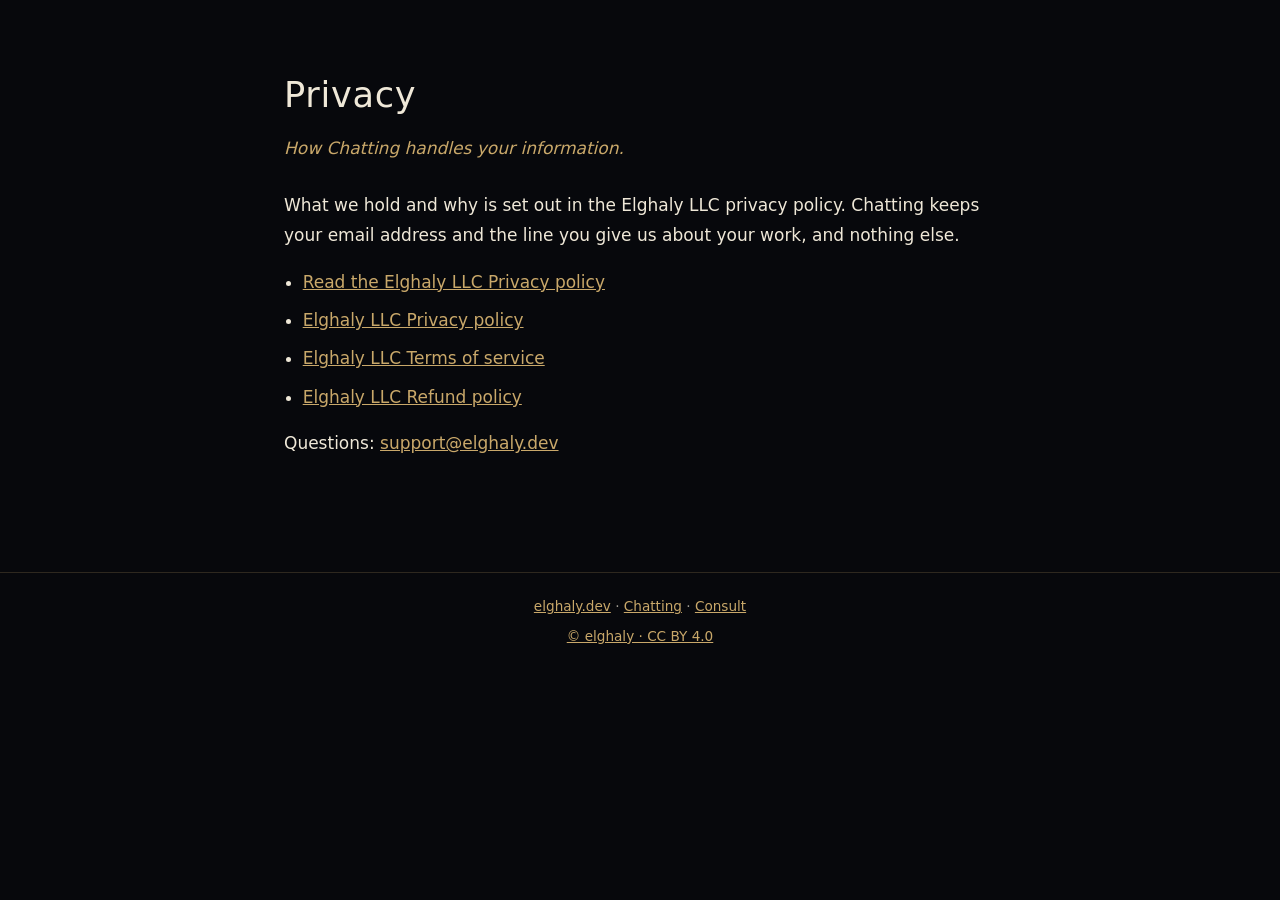
==== commit 9d486a2f: "legal: add privacy/index.html linking to the canonical Elghaly LLC pages" ====
--- a/privacy/index.html
+++ b/privacy/index.html
@@ -1,162 +1,41 @@
 <!DOCTYPE html>
 <html lang="en">
 <head>
-  <meta charset="UTF-8">
-  <meta name="viewport" content="width=device-width, initial-scale=1.0, viewport-fit=cover">
-  <meta name="description" content="Privacy policy for Chatting at chatting.elghaly.dev.">
-  <meta name="theme-color" content="#352373">
-  <title>Privacy Policy — Chatting · elghaly</title>
-  <link rel="canonical" href="https://chatting.elghaly.dev/privacy/">
-  <link rel="icon" href="/favicon.ico?v=e1" sizes="any">
-  <link rel="icon" href="/favicon.svg?v=e1" type="image/svg+xml">
-  <link rel="apple-touch-icon" href="/apple-touch-icon.png?v=e1">
-  <link rel="manifest" href="/site.webmanifest?v=e1">
-  <link rel="stylesheet" href="/assets/chatting-glass.css">
-  <style>
-.legal-nav .lang-switch { margin-inline-start: auto; }
-@media (min-width: 900px) {
-  .legal-nav .nav__links { margin-inline-start: 0.5rem; }
-}
-.legal-doc { max-width: 44rem; margin: 0 auto; padding: 2.25rem var(--gutter) 3.5rem; }
-.legal-doc h1 { margin: 0 0 1rem; font-size: clamp(1.85rem, 5vw, 2.35rem); font-weight: 700; letter-spacing: -0.02em; line-height: 1.15; }
-.legal-doc h2 { margin: 2rem 0 0.65rem; font-size: 1.15rem; font-weight: 700; color: var(--text); }
-.legal-doc p { margin: 0.65rem 0; color: var(--text); }
-.legal-doc ul { margin: 0.5rem 0 0.65rem; padding-inline-start: 1.35rem; color: var(--text); }
-.legal-doc li { margin: 0.35rem 0; }
-.legal-doc a { color: var(--gold); }
-.legal-doc .legal-updated { margin-top: 2rem; font-size: 0.9rem; color: var(--muted); }
+<meta charset="utf-8">
+<meta name="viewport" content="width=device-width, initial-scale=1">
+<title>Privacy · Chatting by elghaly</title>
+<meta name="description" content="How Chatting handles your information.">
+<meta name="color-scheme" content="dark">
+<link rel="canonical" href="https://chatting.elghaly.dev/privacy/index.html">
+<style>
+  :root{--bg:#07080c;--ink:#efe8d8;--dim:rgba(239,232,216,.66);--gold:#c9a86a;--line:rgba(201,168,106,.2)}
+  *{box-sizing:border-box}
+  body{margin:0;background:var(--bg);color:var(--ink);font:300 17px/1.75 ui-sans-serif,system-ui,-apple-system,sans-serif}
+  .wrap{max-width:760px;margin:0 auto;padding:64px 24px 40px}
+  h1{font-weight:400;font-size:clamp(1.6rem,4vw,2.2rem);letter-spacing:.02em;margin:0 0 8px}
+  .tag{font-style:italic;color:var(--gold);margin:0 0 28px}
+  a{color:var(--gold)}
+  ul{padding-inline-start:1.1em} li{margin-bottom:.5em}
+  footer{border-top:1px solid var(--line);margin-top:56px;padding:22px 24px 40px;color:var(--dim);font-size:.85rem;text-align:center}
+  footer p{margin:0 0 6px}
 </style>
 </head>
 <body>
-
-  <a class="skip" href="#main">Skip to content</a>
-  <header class="nav">
-    <div class="nav__in legal-nav">
-      <a class="brand" href="https://elghaly.dev/" aria-label="elghaly home">elghaly</a>
-      <div class="lang-switch" role="group" aria-label="Language">
-        <button type="button" class="lang-btn" data-lang="en">EN</button>
-        <button type="button" class="lang-btn" data-lang="ar">AR</button>
-        <button type="button" class="lang-btn" data-lang="ru">RU</button>
-        <button type="button" class="lang-btn" data-lang="zh">ZH</button>
-      </div>
-      <nav class="nav__links nav__links--always" aria-label="Main">
-        <a href="/">Chatting</a>
-        <a href="https://elghaly.dev/plumb">Plumb</a>
-        <a href="https://elghaly.dev/quay">QUAY</a>
-        <a href="https://elghaly.dev/contact.html">Contact</a>
-      </nav>
-    </div>
-  </header>
-
-  <main id="main" class="legal-doc">
-    <div data-lang-panel="en">
-      <h1>Privacy Policy</h1>
-
-    <p>This policy describes Chatting at <a href="/">chatting.elghaly.dev</a>.</p>
-    <p>We deeply respect your privacy rights under the CCPA/CPRA. We collect the minimum (just your email and what kind of work you do), never sell or share your personal information, and you can ask us to delete it anytime at <a href="mailto:support@elghaly.dev">support@elghaly.dev</a>.</p>
-    <h2>What we collect</h2>
-    <p>Your email address and a short description of the kind of work you do when you request a quote or book sessions. Quote links on this site open your email app (mailto); we do not run contact forms or third-party sign-up widgets on chatting.elghaly.dev. We do not ask for your name, company name, passwords, keys, or payment details by email.</p>
-    <h2>Why we use it</h2>
-    <p>To reply with a quote, schedule sessions, and support you during your course. We use it for Chatting and related email from elghaly, and for nothing else.</p>
-    <h2>How long we keep it</h2>
-    <p>We keep your information for as long as needed for those purposes, and no longer. You can ask us to delete it at any time; we will remove it when you ask.</p>
-    <h2>No selling or sharing</h2>
-    <p>We do not sell your personal information. We do not share it with advertisers or data brokers.</p>
-    <h2>Cookies and analytics on this site</h2>
-    <p>The Chatting site (including this page and <a href="/">the home page</a>) loads no third-party analytics, advertising pixels, or tracking scripts. We serve fonts from our own domain. We do not set marketing cookies on these pages.</p>
-    <h2>Deletion requests</h2>
-    <p>Email <a href="mailto:support@elghaly.dev">support@elghaly.dev</a> from the address you used with us and ask us to delete your information. We will confirm when it is done.</p>
-    <h2>Children</h2>
-    <p>Chatting is for adults who can enter into a paid service agreement. We do not knowingly collect information from children.</p>
-    <h2>Changes</h2>
-    <p>We may update this policy. The date at the bottom of the page shows when it last changed. Continued use of Chatting after an update means you accept the revised policy.</p>
-    <p>elghaly, LLC</p>
-
-      <p class="legal-updated">Last updated: October 2026</p>
-    </div>
-    <div data-lang-panel="ar" hidden>
-      <h1>سياسة الخصوصية</h1>
-
-    <p>تصف هذه السياسة Chatting على <a href="/">chatting.elghaly.dev</a>.</p>
-    <p>We deeply respect your privacy rights under the CCPA/CPRA. We collect the minimum (just your email and what kind of work you do), never sell or share your personal information, and you can ask us to delete it anytime at <a href="mailto:support@elghaly.dev">support@elghaly.dev</a>.</p>
-    <h2>ما نجمع</h2>
-    <p>عنوان بريدك ووصفاً قصيراً لنوع عملك عند طلب عرض أو حجز جلسات. روابط طلب العرض على هذا الموقع تفتح تطبيق بريدك (mailto)؛ ولا نستخدم نماذج اتصال أو أدوات تسجيل طرف ثالث على chatting.elghaly.dev. لا نطلب اسمك أو اسم شركتك أو كلمات المرور أو المفاتيح أو تفاصيل الدفع بالبريد.</p>
-    <h2>لماذا نستخدمه</h2>
-    <p>للرد بعرض سعر وجدولة الجلسات ودعمك أثناء مسارك. نستخدمه فقط لـ Chatting وللبريد المرتبط من elghaly.</p>
-    <h2>مدة الاحتفاظ</h2>
-    <p>نحتفظ بمعلوماتك فقط طالما يلزم لهذه الأغراض. يمكنك طلب حذفها في أي وقت؛ ونزيلها عند طلبك.</p>
-    <h2>لا بيع ولا مشاركة</h2>
-    <p>لا نبيع معلوماتك الشخصية. لا نشاركها مع المعلنين أو وسطاء البيانات.</p>
-    <h2>ملفات تعريف الارتباط والتحليلات على هذا الموقع</h2>
-    <p>موقع Chatting (بما في ذلك هذه الصفحة و<a href="/">الصفحة الرئيسية</a>) لا يحمّل تحليلات طرف ثالث أو بكسلات إعلانية أو سكربتات تتبع. نقدّم الخطوط من نطاقنا. لا نضع cookies تسويقية على هذه الصفحات.</p>
-    <h2>طلبات الحذف</h2>
-    <p>راسل <a href="mailto:support@elghaly.dev">support@elghaly.dev</a> من العنوان الذي استخدمته معنا واطلب حذف معلوماتك. سنؤكد عند الانتهاء.</p>
-    <h2>الأطفال</h2>
-    <p>Chatting للبالغين القادرين على اتفاق خدمة مدفوعة. لا نجمع عن قصد معلومات من الأطفال.</p>
-    <h2>التغييرات</h2>
-    <p>قد نحدّث هذه السياسة. التاريخ في أسفل الصفحة يوضح آخر تعديل. استمرارك في Chatting بعد التحديث يعني قبول السياسة المُحدَّثة.</p>
-    <p>elghaly, LLC</p>
-
-      <p class="legal-updated">آخر تحديث: أكتوبر 2026</p>
-    </div>
-    <div data-lang-panel="ru" hidden>
-      <h1>Политика конфиденциальности</h1>
-
-    <p>Эта политика описывает Chatting на <a href="/">chatting.elghaly.dev</a>.</p>
-    <p>We deeply respect your privacy rights under the CCPA/CPRA. We collect the minimum (just your email and what kind of work you do), never sell or share your personal information, and you can ask us to delete it anytime at <a href="mailto:support@elghaly.dev">support@elghaly.dev</a>.</p>
-    <h2>Что мы собираем</h2>
-    <p>Ваш email и краткое описание вида работы при запросе расчёта или бронировании. Ссылки на расчёт на сайте открывают вашу почту (mailto); на chatting.elghaly.dev нет форм обратной связи и сторонних виджетов регистрации. Мы не просим по email имя, компанию, пароли, ключи или платёжные данные.</p>
-    <h2>Зачем мы это используем</h2>
-    <p>Чтобы ответить с ценой, назначить сессии и поддерживать вас во время курса. Только для Chatting и связанной переписки elghaly.</p>
-    <h2>Как долго храним</h2>
-    <p>Только столько, сколько нужно для этих целей. Вы можете попросить удалить данные в любой момент — мы удалим по запросу.</p>
-    <h2>Без продажи и передачи</h2>
-    <p>Мы не продаём персональные данные и не передаём их рекламодателям или брокерам данных.</p>
-    <h2>Файлы cookie и аналитика на сайте</h2>
-    <p>Сайт Chatting (включая эту страницу и <a href="/">главную</a>) не загружает стороннюю аналитику, рекламные пиксели или скрипты отслеживания. Шрифты отдаются с нашего домена. Маркетинговые cookie на этих страницах не ставятся.</p>
-    <h2>Запросы на удаление</h2>
-    <p>Напишите на <a href="mailto:support@elghaly.dev">support@elghaly.dev</a> с адреса, который вы использовали, и попросите удалить данные. Подтвердим выполнение.</p>
-    <h2>Дети</h2>
-    <p>Chatting предназначен для взрослых, способных заключить платный договор. Мы сознательно не собираем данные детей.</p>
-    <h2>Изменения</h2>
-    <p>Мы можем обновлять политику. Дата внизу страницы показывает последнее изменение. Продолжение использования Chatting после обновления означает принятие новой редакции.</p>
-    <p>elghaly, LLC</p>
-
-      <p class="legal-updated">Обновлено: октябрь 2026</p>
-    </div>
-    <div data-lang-panel="zh" hidden>
-      <h1>隐私政策</h1>
-
-    <p>本政策说明 <a href="/">chatting.elghaly.dev</a> 上的 Chatting 服务。</p>
-    <p>We deeply respect your privacy rights under the CCPA/CPRA. We collect the minimum (just your email and what kind of work you do), never sell or share your personal information, and you can ask us to delete it anytime at <a href="mailto:support@elghaly.dev">support@elghaly.dev</a>.</p>
-    <h2>我们收集的内容</h2>
-    <p>您在请求报价或预约时提供的邮箱，以及简短的工作类型说明。本站报价链接通过 mailto 打开您的邮件应用；chatting.elghaly.dev 上没有联系表单或第三方注册组件。我们不会通过邮件索取姓名、公司名、密码、密钥或付款信息。</p>
-    <h2>使用目的</h2>
-    <p>用于回复报价、安排课程并在学习过程中为您提供支持。仅用于 Chatting 及 elghaly 相关邮件往来。</p>
-    <h2>保留期限</h2>
-    <p>仅在实现上述目的所需期间保留。您可随时要求删除；收到请求后我们会移除。</p>
-    <h2>不出售、不共享</h2>
-    <p>我们不出售个人信息，也不与广告商或数据经纪商共享。</p>
-    <h2>本站的 Cookie 与分析</h2>
-    <p>Chatting 网站（含本页与<a href="/">首页</a>）不加载第三方分析、广告像素或跟踪脚本。字体由本站域名提供。这些页面不设置营销 Cookie。</p>
-    <h2>删除请求</h2>
-    <p>请用您曾使用的邮箱致信 <a href="mailto:support@elghaly.dev">support@elghaly.dev</a> 要求删除信息。完成后我们会确认。</p>
-    <h2>儿童</h2>
-    <p>Chatting 面向能够订立付费服务协议的成年人。我们不会故意收集儿童信息。</p>
-    <h2>变更</h2>
-    <p>我们可能更新本政策。页底日期为最近修订时间。更新后继续使用 Chatting 即表示接受修订后的政策。</p>
-    <p>elghaly, LLC</p>
-
-      <p class="legal-updated">更新：2026 年 10 月</p>
-    </div>
-  </main>
-
-  <footer class="footer">
-    <p class="footer__nav"><a href="https://elghaly.dev/">elghaly.dev</a> · <a href="/">Chatting</a> · <a href="https://elghaly.dev/plumb">Plumb</a> · <a href="https://elghaly.dev/quay">QUAY</a> · <a href="https://elghaly.dev/about.html">About</a> · <a href="https://elghaly.dev/contact.html">Contact</a> · <a href="https://elghaly.dev/refund.html">Refunds</a> · <a href="https://elghaly.dev/delivery.html">Delivery</a> · <a href="/terms/">Terms</a> · <a href="/privacy/">Privacy</a></p>
-    <p>elghaly · Email first: <a href="mailto:support@elghaly.dev">support@elghaly.dev</a>. Calls by appointment.</p>
-    <p class="lic-badges"><a href="https://creativecommons.org/licenses/by/4.0/" rel="license">© elghaly · CC BY 4.0</a> <a href="https://github.com/Alarm2024/elghaly/blob/main/LICENSE">Code: MIT</a> <a href="https://github.com/Alarm2024">Open source</a></p>
-  </footer>
-
-  <script src="/assets/legal.js" defer></script>
+<main class="wrap">
+  <h1>Privacy</h1>
+  <p class="tag">How Chatting handles your information.</p>
+  <p>What we hold and why is set out in the Elghaly LLC privacy policy. Chatting keeps your email address and the line you give us about your work, and nothing else.</p>
+  <ul>
+    <li><a href="https://elghaly.dev/privacy.html">Read the Elghaly LLC Privacy policy</a></li>
+    <li><a href="https://elghaly.dev/privacy.html">Elghaly LLC Privacy policy</a></li>
+    <li><a href="https://elghaly.dev/terms.html">Elghaly LLC Terms of service</a></li>
+    <li><a href="https://elghaly.dev/refund.html">Elghaly LLC Refund policy</a></li>
+  </ul>
+  <p>Questions: <a href="mailto:support@elghaly.dev">support@elghaly.dev</a></p>
+</main>
+<footer>
+  <p><a href="https://elghaly.dev/">elghaly.dev</a> · <a href="https://chatting.elghaly.dev/">Chatting</a> · <a href="https://elghaly.dev/consult">Consult</a></p>
+  <p><a href="https://creativecommons.org/licenses/by/4.0/" rel="license">© elghaly · CC BY 4.0</a></p>
+</footer>
 </body>
 </html>
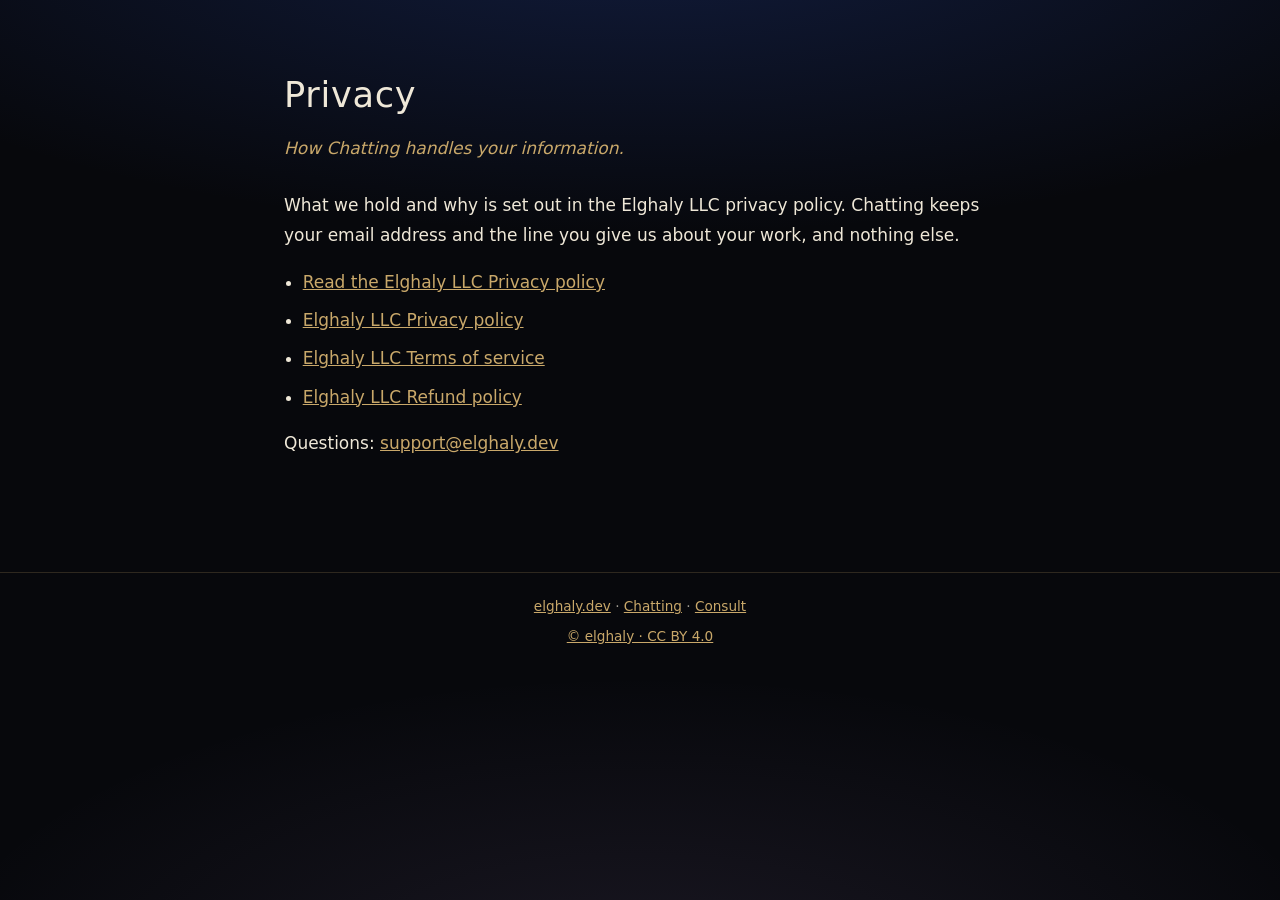
==== commit 7a4cb6db: "style: elghaly.dev night background on every page" ====
--- a/privacy/index.html
+++ b/privacy/index.html
@@ -6,11 +6,12 @@
 <title>Privacy · Chatting by elghaly</title>
 <meta name="description" content="How Chatting handles your information.">
 <meta name="color-scheme" content="dark">
-<link rel="canonical" href="https://chatting.elghaly.dev/privacy/index.html">
+<meta name="theme-color" content="#07080c">
+<link rel="canonical" href="https://chatting.elghaly.dev/privacy/">
 <style>
   :root{--bg:#07080c;--ink:#efe8d8;--dim:rgba(239,232,216,.66);--gold:#c9a86a;--line:rgba(201,168,106,.2)}
   *{box-sizing:border-box}
-  body{margin:0;background:var(--bg);color:var(--ink);font:300 17px/1.75 ui-sans-serif,system-ui,-apple-system,sans-serif}
+  body{margin:0;min-height:100vh;background:radial-gradient(120% 60% at 50% -10%, rgba(42, 76, 179, .30), transparent 60%),radial-gradient(80% 50% at 50% 110%, rgba(196, 161, 236, .10), transparent 70%),var(--bg);color:var(--ink);font:300 17px/1.75 ui-sans-serif,system-ui,-apple-system,sans-serif}
   .wrap{max-width:760px;margin:0 auto;padding:64px 24px 40px}
   h1{font-weight:400;font-size:clamp(1.6rem,4vw,2.2rem);letter-spacing:.02em;margin:0 0 8px}
   .tag{font-style:italic;color:var(--gold);margin:0 0 28px}
